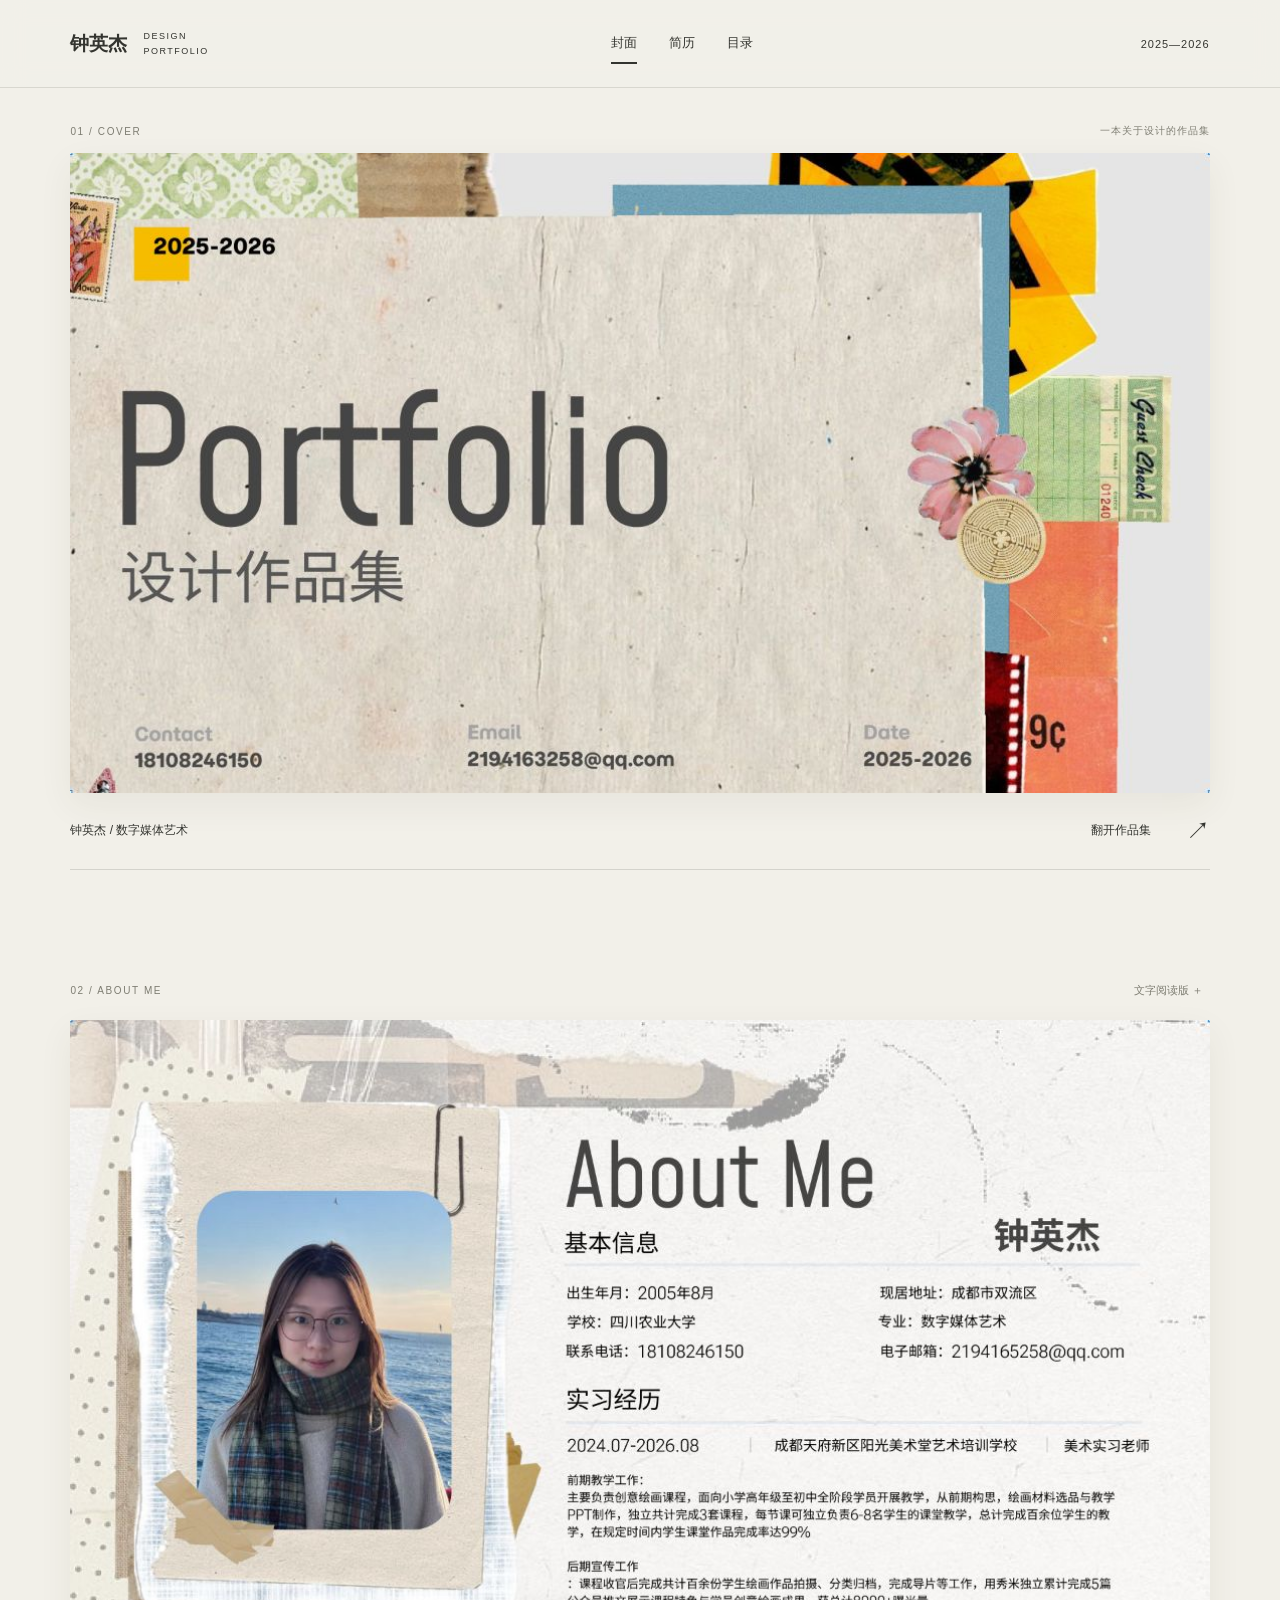
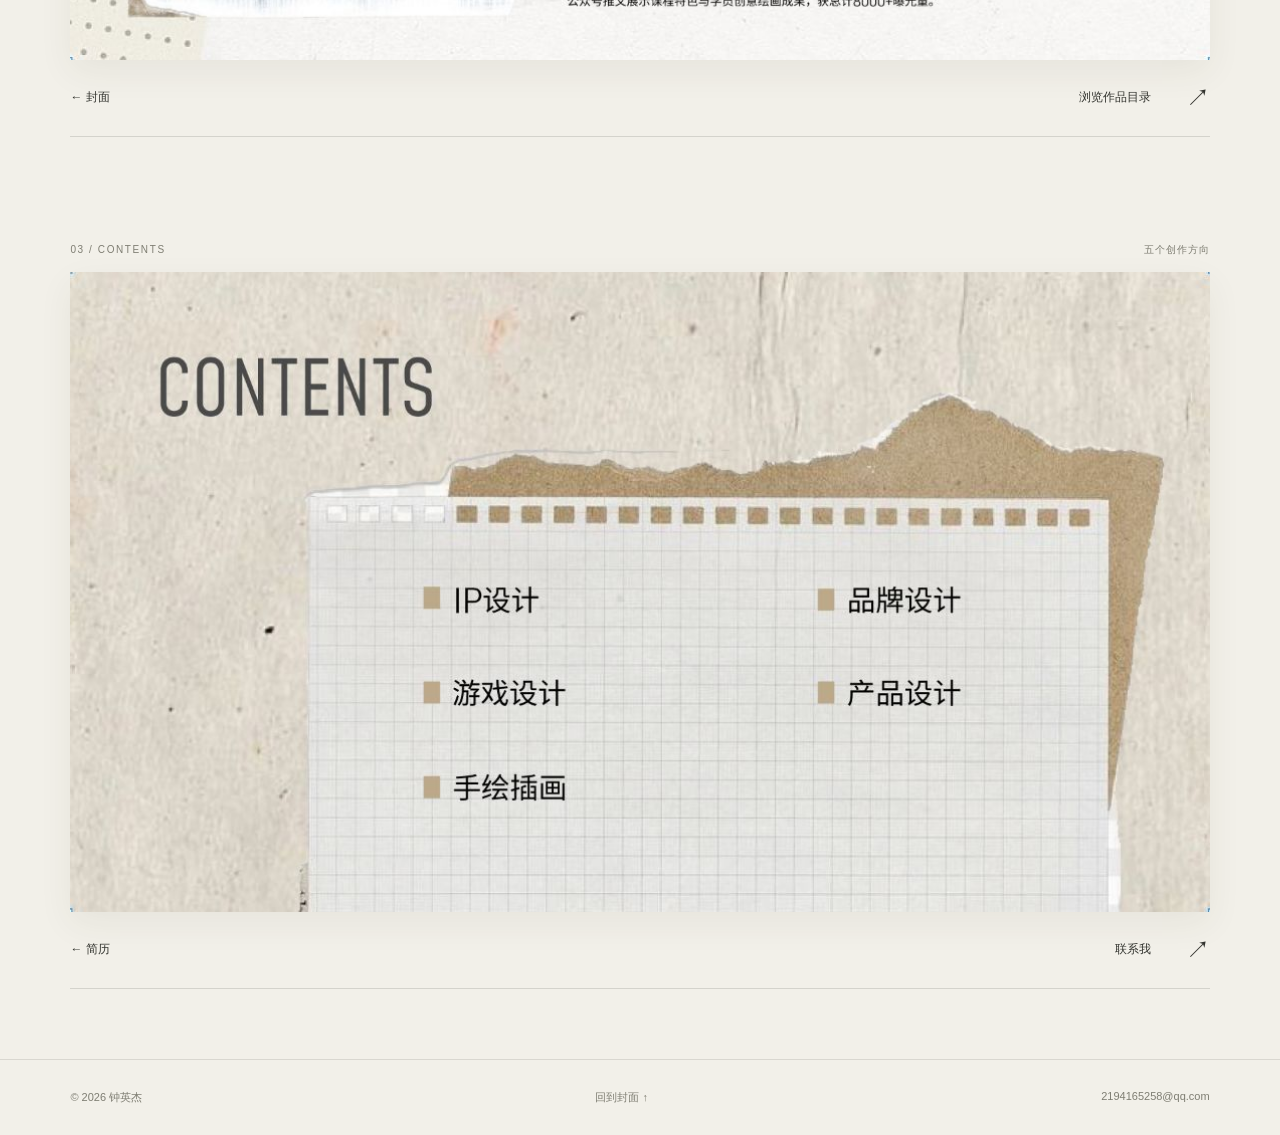
==== index.html @ f49ca676 "Add portfolio website: cover, resume and contents" ====
<!doctype html>
<html lang="zh-CN"><head><meta charset="utf-8"><meta name="viewport" content="width=device-width,initial-scale=1"><meta name="description" content="钟英杰的个人设计作品集，2025–2026。"><title>钟英杰 · 设计作品集</title><link rel="stylesheet" href="style.css"></head>
<body><header><a class="signature" href="#cover">钟英杰<span>DESIGN PORTFOLIO</span></a><nav aria-label="主导航"><a href="#cover">封面</a><a href="#about">简历</a><a href="#contents">目录</a></nav><span class="edition">2025—2026</span></header>
<main><section id="cover" aria-label="作品集封面"><div class="page-label"><span>01 / COVER</span><span>一本关于设计的作品集</span></div><div class="artwork"><img src="cover.png" alt="2025–2026 Portfolio 设计作品集，复古纸张拼贴封面" width="1134" height="637" fetchpriority="high"></div><div class="section-bottom"><span>钟英杰 / 数字媒体艺术</span><a class="next" href="#about">翻开作品集 <span>↗</span></a></div></section>
<section id="about" aria-label="个人简历"><div class="page-label"><span>02 / ABOUT ME</span><button class="reading-toggle" aria-expanded="false" aria-controls="resume-text">文字阅读版 ＋</button></div><div class="artwork"><img src="about.png" alt="钟英杰个人简历，含个人照片、基本信息和美术教学实习经历" width="1134" height="637" loading="lazy"></div><div id="resume-text" class="resume-text" hidden><div><p class="eyebrow">ABOUT ME</p><h1>钟英杰</h1><p>四川农业大学 · 数字媒体艺术</p><dl><dt>出生年月</dt><dd>2005年8月</dd><dt>现居地址</dt><dd>成都市双流区</dd><dt>联系电话</dt><dd><a href="tel:18108246150">18108246150</a></dd><dt>电子邮箱</dt><dd><a href="mailto:2194165258@qq.com">2194165258@qq.com</a></dd></dl></div><div><p class="eyebrow">EXPERIENCE</p><h2>实习经历</h2><p>2024.07–2026.08</p><h3>成都天府新区阳光美术堂艺术培训学校</h3><p>美术实习老师</p><p>负责创意绘画课程，面向小学高年级至初中阶段学员开展教学。从前期构思、绘画材料选品与教学 PPT 制作，独立完成 3 套课程，每节课负责 6–8 名学生的课堂教学，总计完成百余位学生的教学。</p><p>课后拍摄、分类归档学生绘画作品，完成导片等工作；使用秀米独立完成 5 篇公众号推文，展示课程特色与学员创意绘画成果。</p></div></div><div class="section-bottom"><a href="#cover">← 封面</a><a class="next" href="#contents">浏览作品目录 <span>↗</span></a></div></section>
<section id="contents" aria-label="作品目录"><div class="page-label"><span>03 / CONTENTS</span><span>五个创作方向</span></div><div class="artwork contents-art"><img src="contents.png" alt="作品目录：IP设计、品牌设计、游戏设计、产品设计、手绘插画" width="1134" height="637" loading="lazy"><div class="hotspots" aria-label="作品分类"><button style="--x:29;--y:48" data-category="IP设计">IP设计</button><button style="--x:63;--y:48" data-category="品牌设计">品牌设计</button><button style="--x:29;--y:63" data-category="游戏设计">游戏设计</button><button style="--x:63;--y:63" data-category="产品设计">产品设计</button><button style="--x:29;--y:78" data-category="手绘插画">手绘插画</button></div></div><div class="mobile-categories"><button data-category="IP设计">01 IP设计 ↗</button><button data-category="品牌设计">02 品牌设计 ↗</button><button data-category="游戏设计">03 游戏设计 ↗</button><button data-category="产品设计">04 产品设计 ↗</button><button data-category="手绘插画">05 手绘插画 ↗</button></div><div class="section-bottom"><a href="#about">← 简历</a><a class="next" href="mailto:2194165258@qq.com">联系我 <span>↗</span></a></div></section></main>
<footer><span>© 2026 钟英杰</span><a href="#cover">回到封面 ↑</a><a href="mailto:2194165258@qq.com">2194165258@qq.com</a></footer><dialog><button class="close-dialog" aria-label="关闭">×</button><p class="eyebrow">SELECTED WORKS</p><h2 id="category-title"></h2><p>此分类的作品详情尚未添加。</p><button class="return-button">返回目录</button></dialog><script src="app.js"></script></body></html>
---- style.css ----
:root{--ink:#33342f;--paper:#f2f0e9;--muted:#7e7d72;--accent:#d5b75b}*{box-sizing:border-box}html{scroll-behavior:smooth;scroll-padding-top:100px}body{margin:0;background:var(--paper);color:var(--ink);font-family:Arial,'Microsoft YaHei',sans-serif}a{color:inherit;text-decoration:none}button{font:inherit;color:inherit;cursor:pointer}header{height:88px;padding:0 5.5%;display:flex;align-items:center;justify-content:space-between;border-bottom:1px solid #37382f22;background:#f2f0e9ed;position:sticky;top:0;z-index:10;backdrop-filter:blur(12px)}.signature{font-size:19px;font-weight:bold;display:flex;gap:16px;align-items:center}.signature span{font-size:9px;letter-spacing:1.5px;font-weight:normal;max-width:80px;line-height:1.6}nav{display:flex;gap:32px;font-size:13px}nav a{padding:10px 0;border-bottom:2px solid transparent}nav a[aria-current]{border-color:var(--ink)}.edition{font-size:11px;letter-spacing:1px}main{max-width:1430px;margin:auto;padding:0 5.5%}section{padding-top:36px;margin-bottom:70px;scroll-margin-top:10px}.page-label{display:flex;justify-content:space-between;align-items:center;font-size:10px;letter-spacing:1.6px;color:var(--muted);margin-bottom:15px}.page-label span:last-child{letter-spacing:1px}.artwork{position:relative;box-shadow:0 12px 32px #463b2410;background:#e4e1d5}.artwork>img{display:block;width:100%;height:auto}.section-bottom{display:flex;align-items:center;justify-content:space-between;padding:22px 0;border-bottom:1px solid #37382f28;font-size:12px;gap:20px}.next{display:flex;gap:35px;align-items:center}.next span{font-size:24px}.reading-toggle{border:0;background:none;font-size:11px;letter-spacing:0;padding:7px}.resume-text{padding:40px;background:#faf9f3}.resume-text:not([hidden]){display:grid;grid-template-columns:1fr 1.3fr;gap:50px}.resume-text p{font-size:14px;line-height:1.9}.resume-text h1{font-size:36px;margin:10px 0}.resume-text h2{font-size:25px}.resume-text h3{font-size:16px;line-height:1.7}.eyebrow{font-size:10px!important;letter-spacing:2px;color:var(--muted)}dl{display:grid;grid-template-columns:85px 1fr;gap:15px;font-size:13px;line-height:1.8}dt{color:var(--muted)}dd{margin:0;overflow-wrap:anywhere}.hotspots button{position:absolute;left:calc(var(--x)*1%);top:calc(var(--y)*1%);width:24%;height:11%;background:transparent;border:1px solid transparent;color:transparent;border-radius:0;transform:translateY(-10%)}.hotspots button:hover,.hotspots button:focus-visible{background:#b5a16a20;border-color:#9c8e60}.mobile-categories{display:none}footer{padding:30px 5.5%;border-top:1px solid #37382f22;display:flex;justify-content:space-between;gap:15px;font-size:11px;color:var(--muted)}dialog{border:1px solid #b5ae99;background:#f4f1e6;padding:45px;max-width:420px;width:calc(100% - 36px);color:var(--ink);box-shadow:0 20px 100px #0003}dialog::backdrop{background:#25231c66;backdrop-filter:blur(4px)}dialog h2{font-size:30px}dialog>p{font-size:14px;line-height:1.8}.close-dialog{position:absolute;right:15px;top:10px;border:0;background:none;font-size:26px}.return-button{border:1px solid var(--ink);padding:10px 18px;background:transparent;margin-top:15px}a:focus-visible,button:focus-visible{outline:2px solid #936f17;outline-offset:4px}@media(max-width:650px){header{height:72px;padding:0 6%}.signature{font-size:16px}.signature span,.edition{display:none}nav{gap:22px;font-size:12px}main{padding:0 5%}section{padding-top:24px;margin-bottom:38px}.page-label{font-size:8px;letter-spacing:1px}.page-label span:last-child{font-size:9px}.section-bottom{padding:15px 0;font-size:10px}.resume-text:not([hidden]){grid-template-columns:1fr;gap:20px;padding:26px 20px}.resume-text h1{font-size:28px}.resume-text p{font-size:13px}.resume-text{margin-top:16px}.hotspots{display:none}.mobile-categories{display:grid;margin-top:16px;grid-template-columns:1fr 1fr;gap:1px;background:#b9b29e55;border:1px solid #b9b29e55}.mobile-categories button{padding:16px 10px;background:var(--paper);border:0;text-align:left;font-size:12px}footer{flex-wrap:wrap;padding:25px 6%;font-size:10px}footer a:last-child{width:100%}}@media(prefers-reduced-motion:reduce){html{scroll-behavior:auto}}
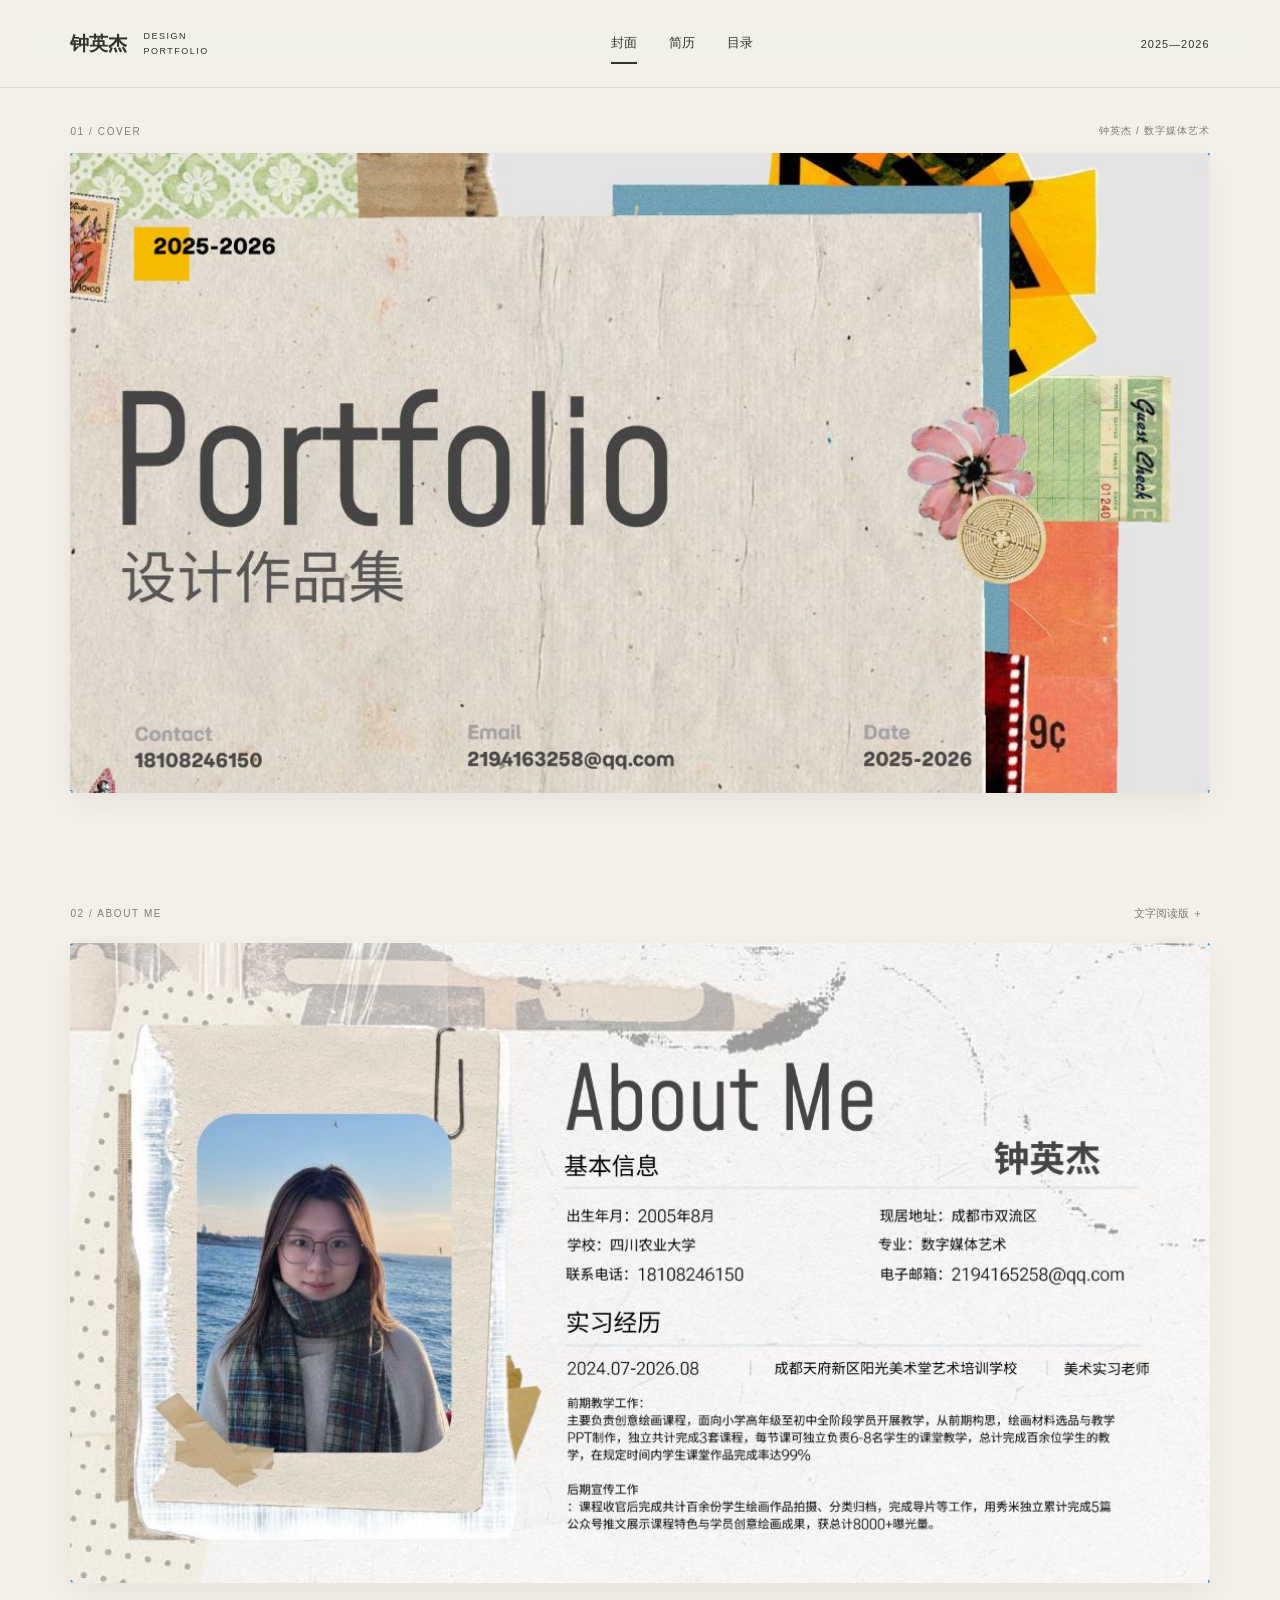
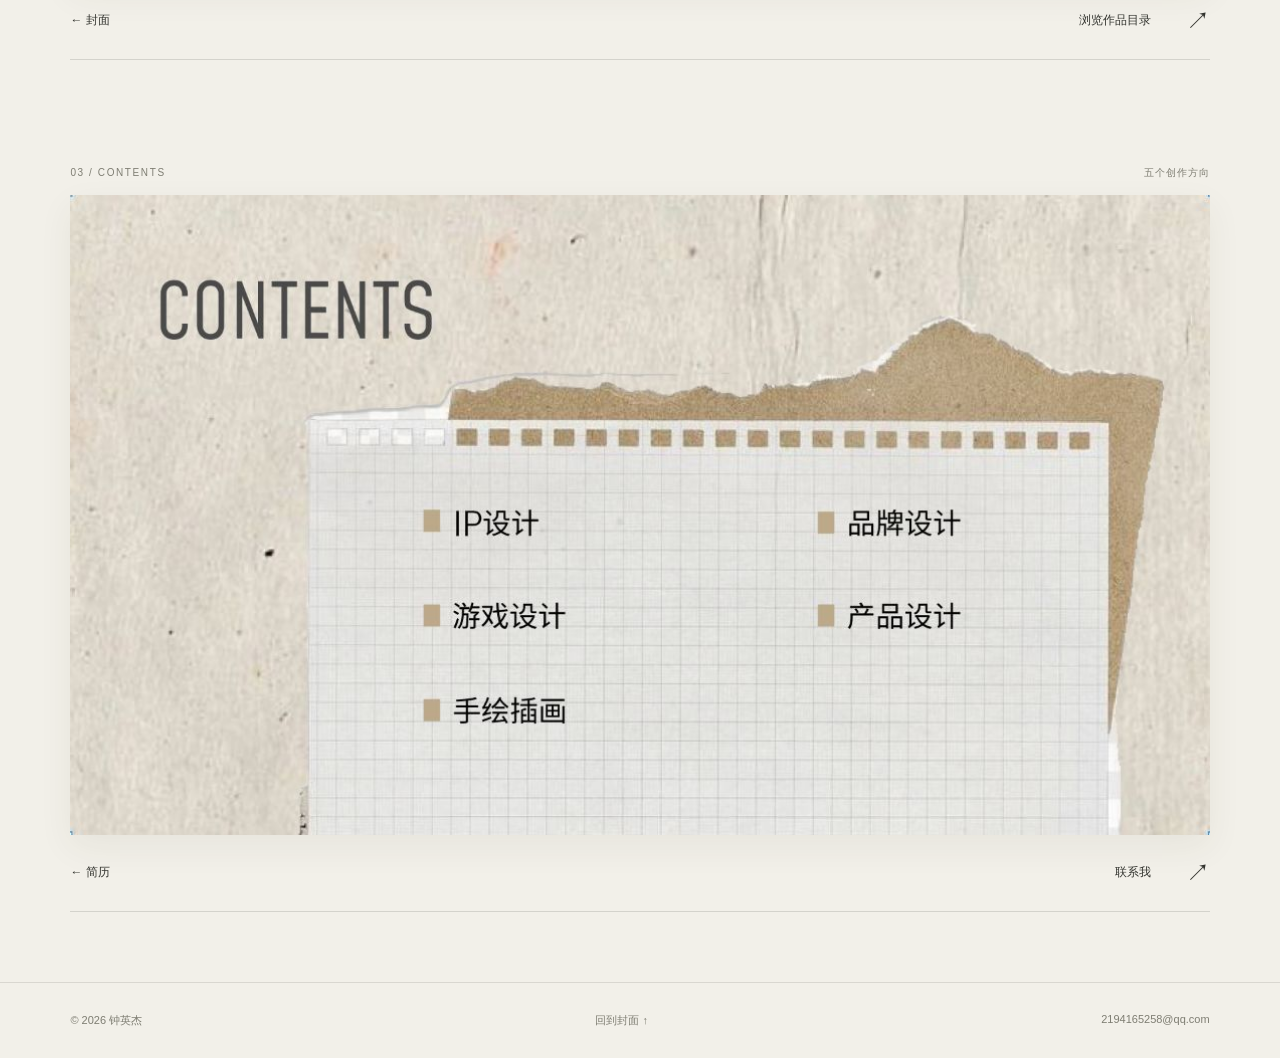
==== commit f960297f: "Simplify cover labels and add contact phone dialog" ====
--- a/index.html
+++ b/index.html
@@ -1,7 +1,7 @@
-<!doctype html>
-<html lang="zh-CN"><head><meta charset="utf-8"><meta name="viewport" content="width=device-width,initial-scale=1"><meta name="description" content="钟英杰的个人设计作品集，2025–2026。"><title>钟英杰 · 设计作品集</title><link rel="stylesheet" href="style.css"></head>
-<body><header><a class="signature" href="#cover">钟英杰<span>DESIGN PORTFOLIO</span></a><nav aria-label="主导航"><a href="#cover">封面</a><a href="#about">简历</a><a href="#contents">目录</a></nav><span class="edition">2025—2026</span></header>
-<main><section id="cover" aria-label="作品集封面"><div class="page-label"><span>01 / COVER</span><span>一本关于设计的作品集</span></div><div class="artwork"><img src="cover.png" alt="2025–2026 Portfolio 设计作品集，复古纸张拼贴封面" width="1134" height="637" fetchpriority="high"></div><div class="section-bottom"><span>钟英杰 / 数字媒体艺术</span><a class="next" href="#about">翻开作品集 <span>↗</span></a></div></section>
-<section id="about" aria-label="个人简历"><div class="page-label"><span>02 / ABOUT ME</span><button class="reading-toggle" aria-expanded="false" aria-controls="resume-text">文字阅读版 ＋</button></div><div class="artwork"><img src="about.png" alt="钟英杰个人简历，含个人照片、基本信息和美术教学实习经历" width="1134" height="637" loading="lazy"></div><div id="resume-text" class="resume-text" hidden><div><p class="eyebrow">ABOUT ME</p><h1>钟英杰</h1><p>四川农业大学 · 数字媒体艺术</p><dl><dt>出生年月</dt><dd>2005年8月</dd><dt>现居地址</dt><dd>成都市双流区</dd><dt>联系电话</dt><dd><a href="tel:18108246150">18108246150</a></dd><dt>电子邮箱</dt><dd><a href="mailto:2194165258@qq.com">2194165258@qq.com</a></dd></dl></div><div><p class="eyebrow">EXPERIENCE</p><h2>实习经历</h2><p>2024.07–2026.08</p><h3>成都天府新区阳光美术堂艺术培训学校</h3><p>美术实习老师</p><p>负责创意绘画课程，面向小学高年级至初中阶段学员开展教学。从前期构思、绘画材料选品与教学 PPT 制作，独立完成 3 套课程，每节课负责 6–8 名学生的课堂教学，总计完成百余位学生的教学。</p><p>课后拍摄、分类归档学生绘画作品，完成导片等工作；使用秀米独立完成 5 篇公众号推文，展示课程特色与学员创意绘画成果。</p></div></div><div class="section-bottom"><a href="#cover">← 封面</a><a class="next" href="#contents">浏览作品目录 <span>↗</span></a></div></section>
-<section id="contents" aria-label="作品目录"><div class="page-label"><span>03 / CONTENTS</span><span>五个创作方向</span></div><div class="artwork contents-art"><img src="contents.png" alt="作品目录：IP设计、品牌设计、游戏设计、产品设计、手绘插画" width="1134" height="637" loading="lazy"><div class="hotspots" aria-label="作品分类"><button style="--x:29;--y:48" data-category="IP设计">IP设计</button><button style="--x:63;--y:48" data-category="品牌设计">品牌设计</button><button style="--x:29;--y:63" data-category="游戏设计">游戏设计</button><button style="--x:63;--y:63" data-category="产品设计">产品设计</button><button style="--x:29;--y:78" data-category="手绘插画">手绘插画</button></div></div><div class="mobile-categories"><button data-category="IP设计">01 IP设计 ↗</button><button data-category="品牌设计">02 品牌设计 ↗</button><button data-category="游戏设计">03 游戏设计 ↗</button><button data-category="产品设计">04 产品设计 ↗</button><button data-category="手绘插画">05 手绘插画 ↗</button></div><div class="section-bottom"><a href="#about">← 简历</a><a class="next" href="mailto:2194165258@qq.com">联系我 <span>↗</span></a></div></section></main>
-<footer><span>© 2026 钟英杰</span><a href="#cover">回到封面 ↑</a><a href="mailto:2194165258@qq.com">2194165258@qq.com</a></footer><dialog><button class="close-dialog" aria-label="关闭">×</button><p class="eyebrow">SELECTED WORKS</p><h2 id="category-title"></h2><p>此分类的作品详情尚未添加。</p><button class="return-button">返回目录</button></dialog><script src="app.js"></script></body></html>
+<!doctype html>
+<html lang="zh-CN"><head><meta charset="utf-8"><meta name="viewport" content="width=device-width,initial-scale=1"><meta name="description" content="钟英杰的个人设计作品集，2025–2026。"><title>钟英杰 · 设计作品集</title><link rel="stylesheet" href="style.css"></head>
+<body><header><a class="signature" href="#cover">钟英杰<span>DESIGN PORTFOLIO</span></a><nav aria-label="主导航"><a href="#cover">封面</a><a href="#about">简历</a><a href="#contents">目录</a></nav><span class="edition">2025—2026</span></header>
+<main><section id="cover" aria-label="作品集封面"><div class="page-label"><span>01 / COVER</span><span>钟英杰 / 数字媒体艺术</span></div><div class="artwork"><img src="cover.png" alt="2025–2026 Portfolio 设计作品集，复古纸张拼贴封面" width="1134" height="637" fetchpriority="high"></div></section>
+<section id="about" aria-label="个人简历"><div class="page-label"><span>02 / ABOUT ME</span><button class="reading-toggle" aria-expanded="false" aria-controls="resume-text">文字阅读版 ＋</button></div><div class="artwork"><img src="about.png" alt="钟英杰个人简历，含个人照片、基本信息和美术教学实习经历" width="1134" height="637" loading="lazy"></div><div id="resume-text" class="resume-text" hidden><div><p class="eyebrow">ABOUT ME</p><h1>钟英杰</h1><p>四川农业大学 · 数字媒体艺术</p><dl><dt>出生年月</dt><dd>2005年8月</dd><dt>现居地址</dt><dd>成都市双流区</dd><dt>联系电话</dt><dd><a href="tel:18108246150">18108246150</a></dd><dt>电子邮箱</dt><dd><a href="mailto:2194165258@qq.com">2194165258@qq.com</a></dd></dl></div><div><p class="eyebrow">EXPERIENCE</p><h2>实习经历</h2><p>2024.07–2026.08</p><h3>成都天府新区阳光美术堂艺术培训学校</h3><p>美术实习老师</p><p>负责创意绘画课程，面向小学高年级至初中阶段学员开展教学。从前期构思、绘画材料选品与教学 PPT 制作，独立完成 3 套课程，每节课负责 6–8 名学生的课堂教学，总计完成百余位学生的教学。</p><p>课后拍摄、分类归档学生绘画作品，完成导片等工作；使用秀米独立完成 5 篇公众号推文，展示课程特色与学员创意绘画成果。</p></div></div><div class="section-bottom"><a href="#cover">← 封面</a><a class="next" href="#contents">浏览作品目录 <span>↗</span></a></div></section>
+<section id="contents" aria-label="作品目录"><div class="page-label"><span>03 / CONTENTS</span><span>五个创作方向</span></div><div class="artwork contents-art"><img src="contents.png" alt="作品目录：IP设计、品牌设计、游戏设计、产品设计、手绘插画" width="1134" height="637" loading="lazy"><div class="hotspots" aria-label="作品分类"><button style="--x:29;--y:48" data-category="IP设计">IP设计</button><button style="--x:63;--y:48" data-category="品牌设计">品牌设计</button><button style="--x:29;--y:63" data-category="游戏设计">游戏设计</button><button style="--x:63;--y:63" data-category="产品设计">产品设计</button><button style="--x:29;--y:78" data-category="手绘插画">手绘插画</button></div></div><div class="mobile-categories"><button data-category="IP设计">01 IP设计 ↗</button><button data-category="品牌设计">02 品牌设计 ↗</button><button data-category="游戏设计">03 游戏设计 ↗</button><button data-category="产品设计">04 产品设计 ↗</button><button data-category="手绘插画">05 手绘插画 ↗</button></div><div class="section-bottom"><a href="#about">← 简历</a><button class="next" style="border:0;background:none;padding:0;font-size:inherit" onclick="document.getElementById('contact-dialog').showModal()">联系我 <span>↗</span></button></div></section></main>
+<footer><span>© 2026 钟英杰</span><a href="#cover">回到封面 ↑</a><a href="mailto:2194165258@qq.com">2194165258@qq.com</a></footer><dialog><button class="close-dialog" aria-label="关闭">×</button><p class="eyebrow">SELECTED WORKS</p><h2 id="category-title"></h2><p>此分类的作品详情尚未添加。</p><button class="return-button">返回目录</button></dialog><dialog id="contact-dialog" aria-labelledby="contact-title"><form method="dialog"><button class="close-dialog" aria-label="关闭联系方式">×</button><p class="eyebrow">GET IN TOUCH</p><h2 id="contact-title">联系我</h2><dl><dt>电话</dt><dd><a href="tel:18108146150">18108146150</a></dd><dt>邮箱</dt><dd><a href="mailto:2194165258@qq.com">2194165258@qq.com</a></dd></dl><button class="return-button">关闭</button></form></dialog><script src="app.js"></script></body></html>
